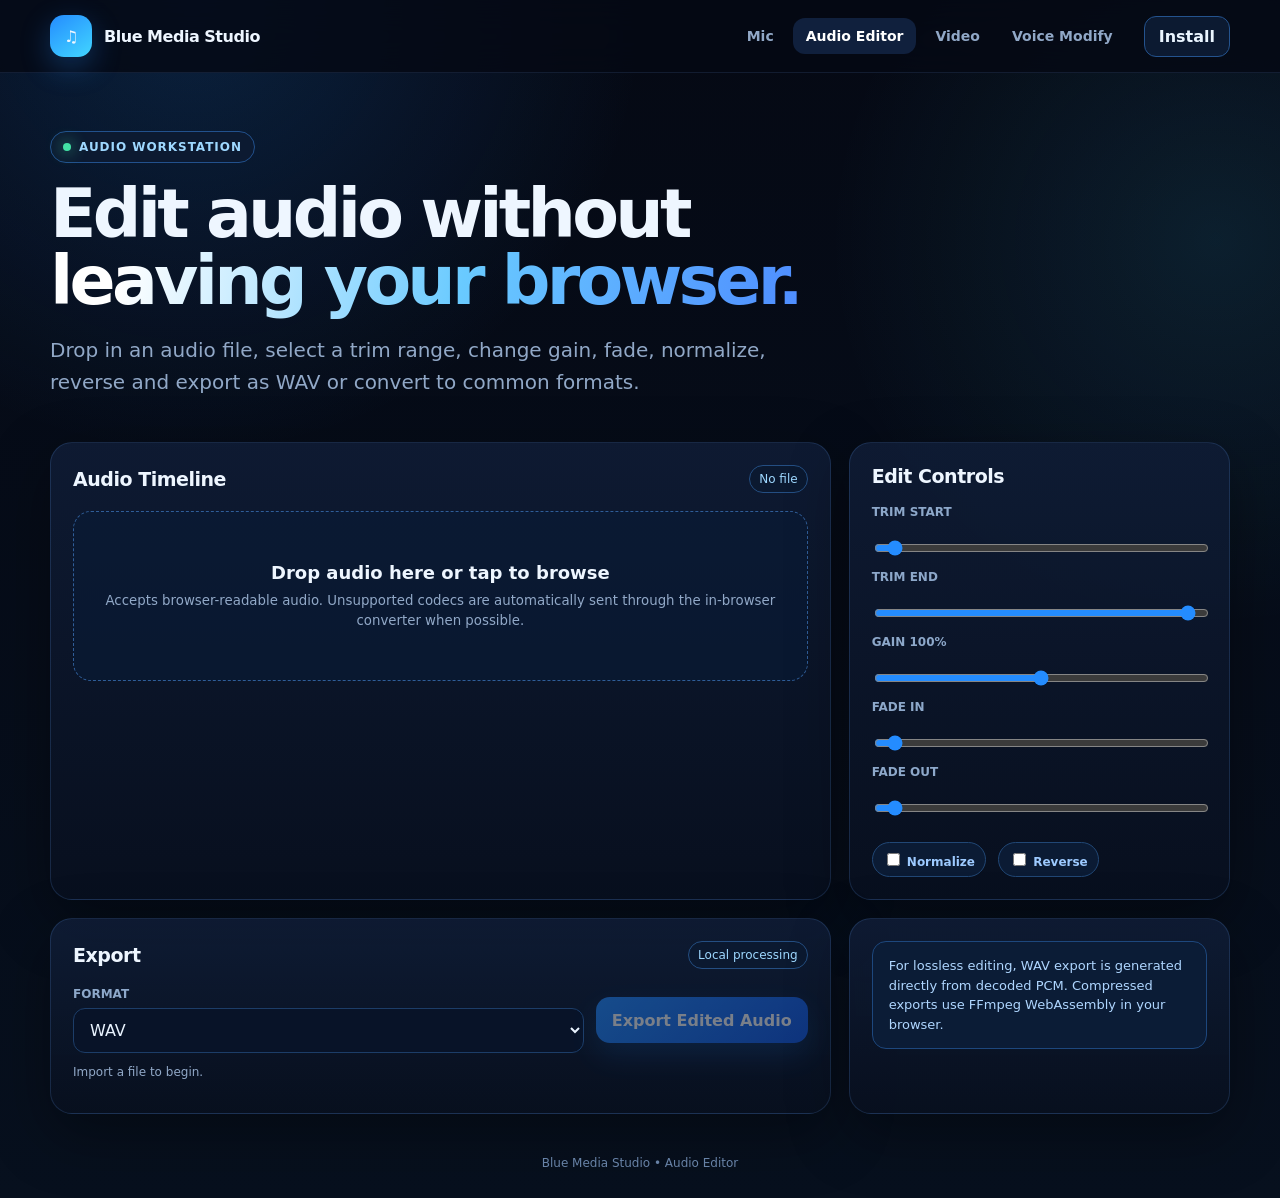
==== audio.html @ 18052984 "Add files via upload" ====
<!doctype html><html lang="en"><head><meta charset="utf-8"><meta name="viewport" content="width=device-width,initial-scale=1,viewport-fit=cover"><meta name="theme-color" content="#07101e"><meta name="apple-mobile-web-app-capable" content="yes"><link rel="manifest" href="manifest.webmanifest"><link rel="icon" href="assets/icon.svg"><link rel="apple-touch-icon" href="assets/apple-touch-icon.png"><link rel="stylesheet" href="styles.css"><title>Blue Media Studio — Audio Editor</title></head><body><header class="topbar"><div class="shell topbar-in"><a class="brand" href="index.html"><span class="logo">♫</span><span>Blue Media Studio</span></a><nav class="nav"><a href="index.html">Mic</a><a class="active" href="audio.html">Audio Editor</a><a href="video.html">Video</a><a href="voice.html">Voice Modify</a></nav><button class="install-btn" onclick="openInstall()">Install</button></div></header>
<main class="shell"><section class="hero"><span class="eyebrow"><span class="dot"></span>Audio workstation</span><h1>Edit audio without <span class="grad">leaving your browser.</span></h1><p class="lead">Drop in an audio file, select a trim range, change gain, fade, normalize, reverse and export as WAV or convert to common formats.</p></section><section class="grid"><div class="card main-card"><div class="section-title"><h2>Audio Timeline</h2><span class="badge" id="audioMeta">No file</span></div><label class="file-drop" id="drop"><input class="file-input" id="file" type="file" accept="audio/*,.wav,.mp3,.m4a,.aac,.flac,.ogg,.opus,.webm,.aiff,.wma"><div><strong>Drop audio here or tap to browse</strong><small>Accepts browser-readable audio. Unsupported codecs are automatically sent through the in-browser converter when possible.</small></div></label><div class="track" id="track" style="display:none"><canvas class="wave" id="wave"></canvas><div class="transport"><button class="btn secondary" id="play">▶ Play selection</button><span class="mini" id="rangeLabel">0.0s – 0.0s</span></div></div></div>
<aside class="card side-card"><div class="section-title"><h2>Edit Controls</h2></div><div class="field"><label>TRIM START</label><input id="start" type="range" min="0" max="1000" value="0" class="range"></div><div class="field"><label>TRIM END</label><input id="end" type="range" min="0" max="1000" value="1000" class="range"></div><div class="field"><label>GAIN <span id="gainVal">100%</span></label><input id="gain" type="range" min="0" max="200" value="100" class="range"></div><div class="field"><label>FADE IN</label><input id="fadeIn" type="range" min="0" max="5" step=".1" value="0" class="range"></div><div class="field"><label>FADE OUT</label><input id="fadeOut" type="range" min="0" max="5" step=".1" value="0" class="range"></div><div class="row" style="margin-top:12px"><label class="chip"><input id="normalize" type="checkbox"> Normalize</label><label class="chip"><input id="reverse" type="checkbox"> Reverse</label></div></aside></section>
<section class="grid" style="margin-top:18px"><div class="card main-card"><div class="section-title"><h2>Export</h2><span class="badge">Local processing</span></div><div class="row"><div class="field"><label>FORMAT</label><select id="format"><option value="wav">WAV</option><option value="mp3">MP3</option><option value="m4a">M4A</option><option value="aac">AAC</option><option value="flac">FLAC</option><option value="ogg">OGG</option><option value="opus">OPUS</option><option value="webm">WEBM</option></select></div><button class="btn primary" id="export" disabled>Export Edited Audio</button></div><p class="mini" id="status">Import a file to begin.</p></div><aside class="card side-card"><div class="note">For lossless editing, WAV export is generated directly from decoded PCM. Compressed exports use FFmpeg WebAssembly in your browser.</div></aside></section></main><footer class="footer shell">Blue Media Studio • Audio Editor</footer><div class="modal" id="installModal"><div class="modal-card"><h3>Install the studio</h3><div id="installText"></div><div class="controls"><button class="btn primary" id="installNow">Install App</button><button class="btn ghost" id="closeInstall">Close</button></div></div></div><script src="common.js"></script><script src="audio-editor.js"></script></body></html>
---- styles.css ----
:root{--bg:#050914;--panel:#0a1327;--panel2:#0f1c35;--line:#1b3157;--text:#eef6ff;--muted:#91a8c7;--blue:#248cff;--cyan:#42d6ff;--blue2:#155be7;--danger:#ff5a7a;--good:#43e1a5;--shadow:0 20px 60px rgba(0,0,0,.35);--radius:22px}
*{box-sizing:border-box}html{background:var(--bg);scroll-behavior:smooth}body{margin:0;min-height:100vh;font-family:Inter,ui-sans-serif,system-ui,-apple-system,BlinkMacSystemFont,"Segoe UI",sans-serif;color:var(--text);background:radial-gradient(circle at 15% 0%,rgba(36,140,255,.18),transparent 28%),radial-gradient(circle at 95% 20%,rgba(66,214,255,.10),transparent 25%),linear-gradient(180deg,#050914 0%,#07101e 100%);padding-bottom:env(safe-area-inset-bottom)}
a{color:inherit;text-decoration:none}button,input,select{font:inherit}.shell{width:min(1180px,calc(100% - 28px));margin:0 auto}.topbar{position:sticky;top:0;z-index:50;background:rgba(5,9,20,.82);backdrop-filter:blur(18px);border-bottom:1px solid rgba(116,173,255,.12);padding-top:env(safe-area-inset-top)}.topbar-in{min-height:72px;display:flex;align-items:center;gap:18px}.brand{display:flex;align-items:center;gap:12px;font-weight:800;letter-spacing:-.03em}.logo{width:42px;height:42px;border-radius:14px;display:grid;place-items:center;background:linear-gradient(145deg,var(--blue),var(--cyan));box-shadow:0 10px 30px rgba(36,140,255,.3)}.logo svg{width:22px;height:22px}.nav{display:flex;gap:6px;margin-left:auto;overflow-x:auto;scrollbar-width:none}.nav::-webkit-scrollbar{display:none}.nav a{white-space:nowrap;padding:10px 13px;border-radius:12px;color:var(--muted);font-size:14px;font-weight:700}.nav a:hover,.nav a.active{background:#10203d;color:#fff}.install-btn{border:1px solid #24538e;background:#0c1a31;color:#eaf5ff;padding:10px 14px;border-radius:12px;font-weight:800;cursor:pointer}.hero{padding:58px 0 24px}.eyebrow{display:inline-flex;align-items:center;gap:8px;border:1px solid #22518d;background:#0c1a31;color:#9ed8ff;border-radius:999px;padding:8px 12px;font-size:12px;font-weight:800;letter-spacing:.08em;text-transform:uppercase}.dot{width:8px;height:8px;border-radius:50%;background:var(--good);box-shadow:0 0 16px var(--good)}h1{font-size:clamp(36px,6vw,68px);line-height:.98;letter-spacing:-.055em;margin:18px 0 16px;max-width:900px}.grad{background:linear-gradient(100deg,#fff 10%,#69caff 55%,#4e8dff);-webkit-background-clip:text;background-clip:text;color:transparent}.lead{color:var(--muted);font-size:clamp(16px,2vw,20px);line-height:1.6;max-width:780px}.grid{display:grid;grid-template-columns:repeat(12,1fr);gap:18px}.card{background:linear-gradient(180deg,rgba(15,28,53,.92),rgba(8,16,31,.94));border:1px solid rgba(96,155,235,.18);border-radius:var(--radius);box-shadow:var(--shadow)}.main-card{grid-column:span 8;padding:22px}.side-card{grid-column:span 4;padding:22px}.section-title{display:flex;align-items:center;justify-content:space-between;gap:10px;margin-bottom:18px}.section-title h2{font-size:19px;margin:0;letter-spacing:-.025em}.badge{font-size:12px;color:#9ed8ff;border:1px solid #244e82;border-radius:999px;padding:6px 9px;background:#0b1930}.meter-wrap{padding:18px;border-radius:18px;border:1px solid #18345a;background:#070f1f}.meter{height:84px;display:flex;align-items:flex-end;gap:4px}.bar{flex:1;min-width:3px;border-radius:999px;background:linear-gradient(180deg,var(--cyan),var(--blue));height:8px;transition:height .08s linear;opacity:.8}.time{font-variant-numeric:tabular-nums;font-size:44px;font-weight:800;letter-spacing:-.05em;margin:12px 0 0}.status{font-size:13px;color:var(--muted)}.controls{display:flex;flex-wrap:wrap;gap:10px;margin-top:16px}.btn{border:0;border-radius:14px;padding:12px 16px;font-weight:850;cursor:pointer;display:inline-flex;align-items:center;justify-content:center;gap:9px;min-height:46px;transition:transform .15s ease,filter .15s ease}.btn:hover{transform:translateY(-1px);filter:brightness(1.08)}.btn:disabled{opacity:.45;cursor:not-allowed;transform:none}.primary{background:linear-gradient(135deg,var(--blue),var(--blue2));color:#fff;box-shadow:0 12px 30px rgba(36,140,255,.25)}.secondary{background:#10203d;color:#dcecff;border:1px solid #203d68}.danger{background:#351224;color:#ffd9e1;border:1px solid #6a2341}.ghost{background:transparent;color:#acc6e7;border:1px solid #223a60}.record{width:68px;height:68px;border-radius:50%;padding:0;background:linear-gradient(145deg,#ff5a7a,#e51e4f);box-shadow:0 0 0 8px rgba(255,90,122,.08),0 16px 30px rgba(229,30,79,.25)}.record .inner{width:22px;height:22px;background:#fff;border-radius:50%}.record.recording .inner{border-radius:5px;width:20px;height:20px}.row{display:flex;gap:12px;align-items:center;flex-wrap:wrap}.field{display:flex;flex-direction:column;gap:7px;flex:1;min-width:150px}.field label{font-size:12px;color:#8da8ca;font-weight:800}.field input,.field select{width:100%;background:#081328;border:1px solid #1c3d68;color:#eaf4ff;border-radius:12px;padding:11px 12px;outline:none}.field input:focus,.field select:focus{border-color:#3c91ff;box-shadow:0 0 0 3px rgba(60,145,255,.12)}.file-drop{border:1px dashed #2f5d98;border-radius:18px;min-height:170px;padding:24px;display:grid;place-items:center;text-align:center;background:rgba(10,28,55,.55);cursor:pointer}.file-drop.drag{background:#0f2a52;border-color:#5ecbff}.file-drop strong{display:block;font-size:18px}.file-drop small{display:block;color:var(--muted);margin-top:8px;line-height:1.45}.file-input{display:none}.track{margin-top:16px}.wave{width:100%;height:180px;border-radius:16px;background:#061021;border:1px solid #173259;display:block;touch-action:none}.transport{display:flex;align-items:center;gap:10px;margin-top:10px}.transport .grow{flex:1}.range{width:100%;accent-color:var(--blue)}.stat-grid{display:grid;grid-template-columns:repeat(2,minmax(0,1fr));gap:10px}.stat{background:#09162b;border:1px solid #173259;border-radius:15px;padding:14px}.stat b{display:block;font-size:20px}.stat span{font-size:12px;color:var(--muted)}.quick-links{display:grid;grid-template-columns:repeat(2,1fr);gap:10px}.quick{padding:15px;border-radius:16px;background:#09162b;border:1px solid #173259}.quick b{display:block;margin-bottom:5px}.quick span{font-size:12px;color:var(--muted);line-height:1.45}.note{padding:14px 16px;border-radius:14px;background:#0b1c36;border:1px solid #1d477d;color:#afd6ff;font-size:13px;line-height:1.5}.warning{background:#2d1f0b;border-color:#61471a;color:#ffd89a}.success{background:#0a291f;border-color:#176044;color:#bfffe6}.footer{padding:42px 0 28px;color:#6883a7;font-size:12px;text-align:center}.modal{position:fixed;inset:0;background:rgba(0,0,0,.66);display:none;place-items:center;padding:20px;z-index:100}.modal.show{display:grid}.modal-card{width:min(560px,100%);background:#08152a;border:1px solid #25528c;border-radius:24px;padding:22px;box-shadow:0 28px 90px rgba(0,0,0,.55)}.modal-card h3{margin:0 0 12px}.modal-card p,.modal-card li{color:#a9c0df;line-height:1.55}.chips{display:flex;gap:8px;flex-wrap:wrap}.chip{padding:7px 10px;border-radius:999px;background:#0b1b34;border:1px solid #214775;color:#9dcaff;font-size:12px;font-weight:800}.video-preview{width:100%;max-height:58vh;background:#000;border-radius:16px;border:1px solid #173259}.fx-grid{display:grid;grid-template-columns:repeat(2,minmax(0,1fr));gap:12px}.preset-grid{display:grid;grid-template-columns:repeat(3,minmax(0,1fr));gap:10px}.preset{background:#09162b;border:1px solid #173259;border-radius:15px;padding:13px;cursor:pointer;color:#dbeaff;text-align:left}.preset.active{border-color:#45a4ff;background:#0b2447}.preset small{display:block;color:#7793b8;margin-top:3px}.mini{font-size:12px;color:var(--muted)}
@media(max-width:900px){.main-card,.side-card{grid-column:span 12}.nav{order:3;width:100%;margin:0}.topbar-in{flex-wrap:wrap;padding:10px 0 8px}.install-btn{margin-left:auto}.hero{padding-top:34px}.fx-grid{grid-template-columns:1fr}.preset-grid{grid-template-columns:repeat(2,1fr)}}
@media(max-width:560px){.shell{width:min(100% - 18px,1180px)}.hero{padding-top:25px}h1{font-size:42px}.main-card,.side-card{padding:16px;border-radius:18px}.time{font-size:38px}.controls>.btn:not(.record){flex:1}.stat-grid,.quick-links,.preset-grid{grid-template-columns:1fr}.topbar-in{gap:8px}.brand span{font-size:15px}.logo{width:38px;height:38px}.nav a{padding:9px 10px;font-size:13px}.wave{height:150px}.file-drop{min-height:150px}.fx-grid{grid-template-columns:1fr}}
@media(display-mode:standalone){.install-btn{display:none}.topbar{padding-top:env(safe-area-inset-top)}}
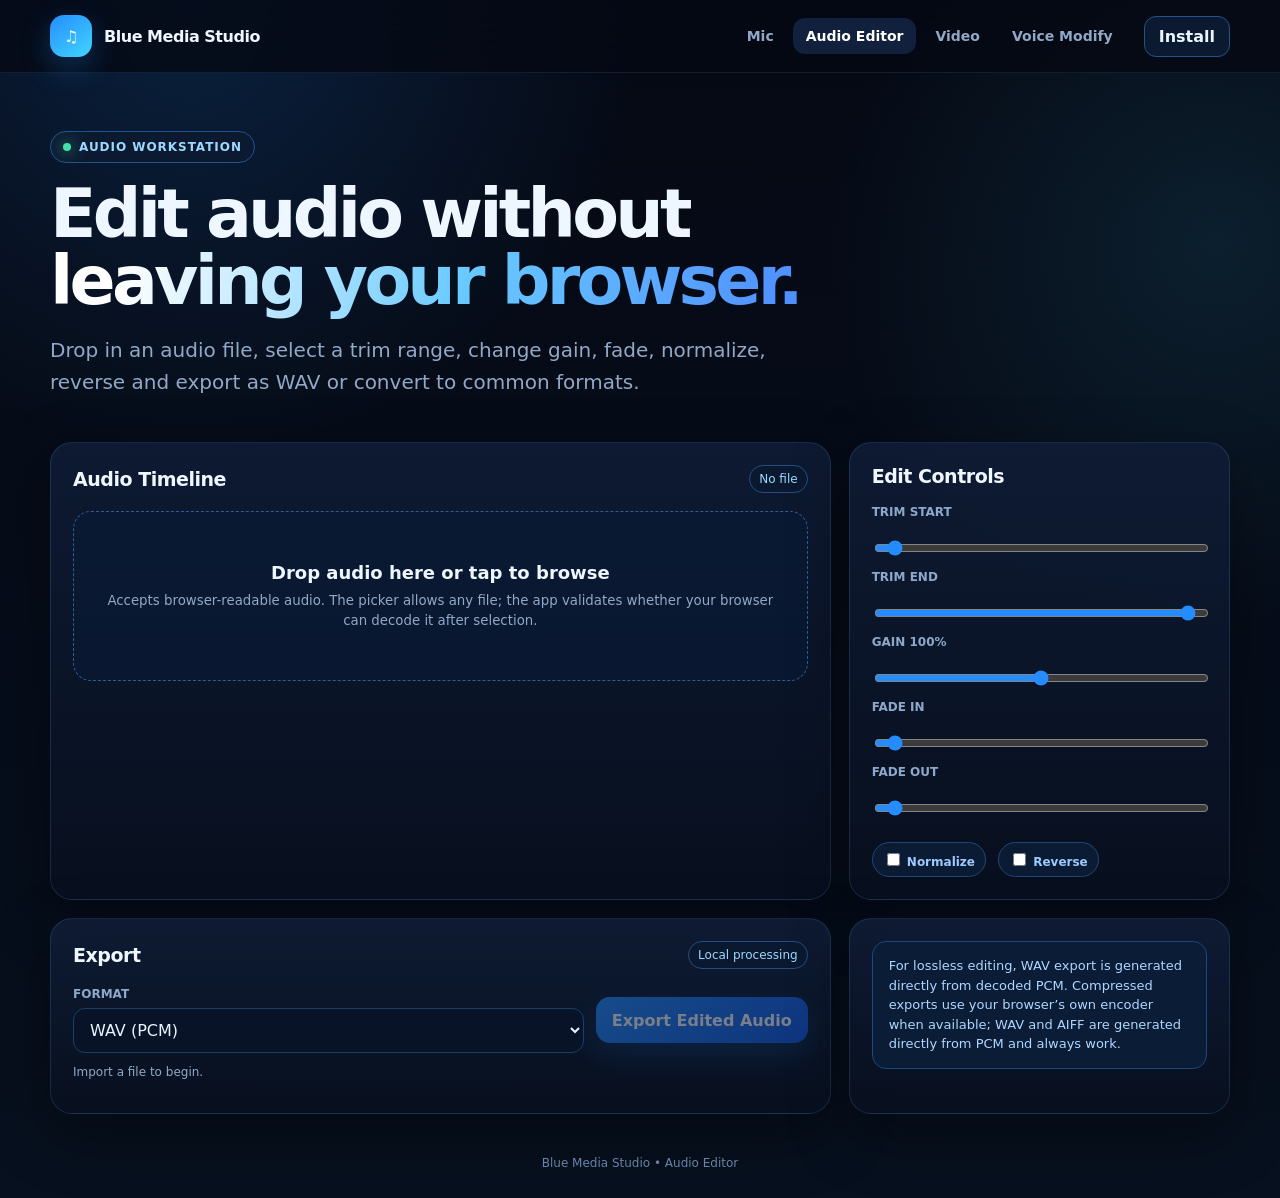
==== commit 1b7af8e8: "Add files via upload" ====
--- a/audio.html
+++ b/audio.html
@@ -1,4 +1,4 @@
 <!doctype html><html lang="en"><head><meta charset="utf-8"><meta name="viewport" content="width=device-width,initial-scale=1,viewport-fit=cover"><meta name="theme-color" content="#07101e"><meta name="apple-mobile-web-app-capable" content="yes"><link rel="manifest" href="manifest.webmanifest"><link rel="icon" href="assets/icon.svg"><link rel="apple-touch-icon" href="assets/apple-touch-icon.png"><link rel="stylesheet" href="styles.css"><title>Blue Media Studio — Audio Editor</title></head><body><header class="topbar"><div class="shell topbar-in"><a class="brand" href="index.html"><span class="logo">♫</span><span>Blue Media Studio</span></a><nav class="nav"><a href="index.html">Mic</a><a class="active" href="audio.html">Audio Editor</a><a href="video.html">Video</a><a href="voice.html">Voice Modify</a></nav><button class="install-btn" onclick="openInstall()">Install</button></div></header>
-<main class="shell"><section class="hero"><span class="eyebrow"><span class="dot"></span>Audio workstation</span><h1>Edit audio without <span class="grad">leaving your browser.</span></h1><p class="lead">Drop in an audio file, select a trim range, change gain, fade, normalize, reverse and export as WAV or convert to common formats.</p></section><section class="grid"><div class="card main-card"><div class="section-title"><h2>Audio Timeline</h2><span class="badge" id="audioMeta">No file</span></div><label class="file-drop" id="drop"><input class="file-input" id="file" type="file" accept="audio/*,.wav,.mp3,.m4a,.aac,.flac,.ogg,.opus,.webm,.aiff,.wma"><div><strong>Drop audio here or tap to browse</strong><small>Accepts browser-readable audio. Unsupported codecs are automatically sent through the in-browser converter when possible.</small></div></label><div class="track" id="track" style="display:none"><canvas class="wave" id="wave"></canvas><div class="transport"><button class="btn secondary" id="play">▶ Play selection</button><span class="mini" id="rangeLabel">0.0s – 0.0s</span></div></div></div>
+<main class="shell"><section class="hero"><span class="eyebrow"><span class="dot"></span>Audio workstation</span><h1>Edit audio without <span class="grad">leaving your browser.</span></h1><p class="lead">Drop in an audio file, select a trim range, change gain, fade, normalize, reverse and export as WAV or convert to common formats.</p></section><section class="grid"><div class="card main-card"><div class="section-title"><h2>Audio Timeline</h2><span class="badge" id="audioMeta">No file</span></div><label class="file-drop" id="drop"><input class="file-input" id="file" type="file"><div><strong>Drop audio here or tap to browse</strong><small>Accepts browser-readable audio. The picker allows any file; the app validates whether your browser can decode it after selection.</small></div></label><div class="track" id="track" style="display:none"><canvas class="wave" id="wave"></canvas><div class="controls"><button class="btn secondary" id="replaceAudio" style="display:none">Choose Another File</button></div><div class="transport"><button class="btn secondary" id="play">▶ Play selection</button><span class="mini" id="rangeLabel">0.0s – 0.0s</span></div></div></div>
 <aside class="card side-card"><div class="section-title"><h2>Edit Controls</h2></div><div class="field"><label>TRIM START</label><input id="start" type="range" min="0" max="1000" value="0" class="range"></div><div class="field"><label>TRIM END</label><input id="end" type="range" min="0" max="1000" value="1000" class="range"></div><div class="field"><label>GAIN <span id="gainVal">100%</span></label><input id="gain" type="range" min="0" max="200" value="100" class="range"></div><div class="field"><label>FADE IN</label><input id="fadeIn" type="range" min="0" max="5" step=".1" value="0" class="range"></div><div class="field"><label>FADE OUT</label><input id="fadeOut" type="range" min="0" max="5" step=".1" value="0" class="range"></div><div class="row" style="margin-top:12px"><label class="chip"><input id="normalize" type="checkbox"> Normalize</label><label class="chip"><input id="reverse" type="checkbox"> Reverse</label></div></aside></section>
-<section class="grid" style="margin-top:18px"><div class="card main-card"><div class="section-title"><h2>Export</h2><span class="badge">Local processing</span></div><div class="row"><div class="field"><label>FORMAT</label><select id="format"><option value="wav">WAV</option><option value="mp3">MP3</option><option value="m4a">M4A</option><option value="aac">AAC</option><option value="flac">FLAC</option><option value="ogg">OGG</option><option value="opus">OPUS</option><option value="webm">WEBM</option></select></div><button class="btn primary" id="export" disabled>Export Edited Audio</button></div><p class="mini" id="status">Import a file to begin.</p></div><aside class="card side-card"><div class="note">For lossless editing, WAV export is generated directly from decoded PCM. Compressed exports use FFmpeg WebAssembly in your browser.</div></aside></section></main><footer class="footer shell">Blue Media Studio • Audio Editor</footer><div class="modal" id="installModal"><div class="modal-card"><h3>Install the studio</h3><div id="installText"></div><div class="controls"><button class="btn primary" id="installNow">Install App</button><button class="btn ghost" id="closeInstall">Close</button></div></div></div><script src="common.js"></script><script src="audio-editor.js"></script></body></html>
+<section class="grid" style="margin-top:18px"><div class="card main-card"><div class="section-title"><h2>Export</h2><span class="badge">Local processing</span></div><div class="row"><div class="field"><label>FORMAT</label><select id="format"><option value="wav">WAV (PCM)</option><option value="aiff">AIFF (PCM)</option><option value="mp3">MP3</option><option value="m4a">M4A</option><option value="aac">AAC</option><option value="flac">FLAC</option><option value="ogg">OGG</option><option value="opus">OPUS</option><option value="webm">WEBM</option></select></div><button class="btn primary" id="export" disabled>Export Edited Audio</button></div><p class="mini" id="status">Import a file to begin.</p></div><aside class="card side-card"><div class="note">For lossless editing, WAV export is generated directly from decoded PCM. Compressed exports use your browser’s own encoder when available; WAV and AIFF are generated directly from PCM and always work.</div></aside></section></main><footer class="footer shell">Blue Media Studio • Audio Editor</footer><div class="modal" id="installModal"><div class="modal-card"><h3>Install the studio</h3><div id="installText"></div><div class="controls"><button class="btn primary" id="installNow">Install App</button><button class="btn ghost" id="closeInstall">Close</button></div></div></div><script src="common.js"></script><script src="audio-editor.js"></script></body></html>
